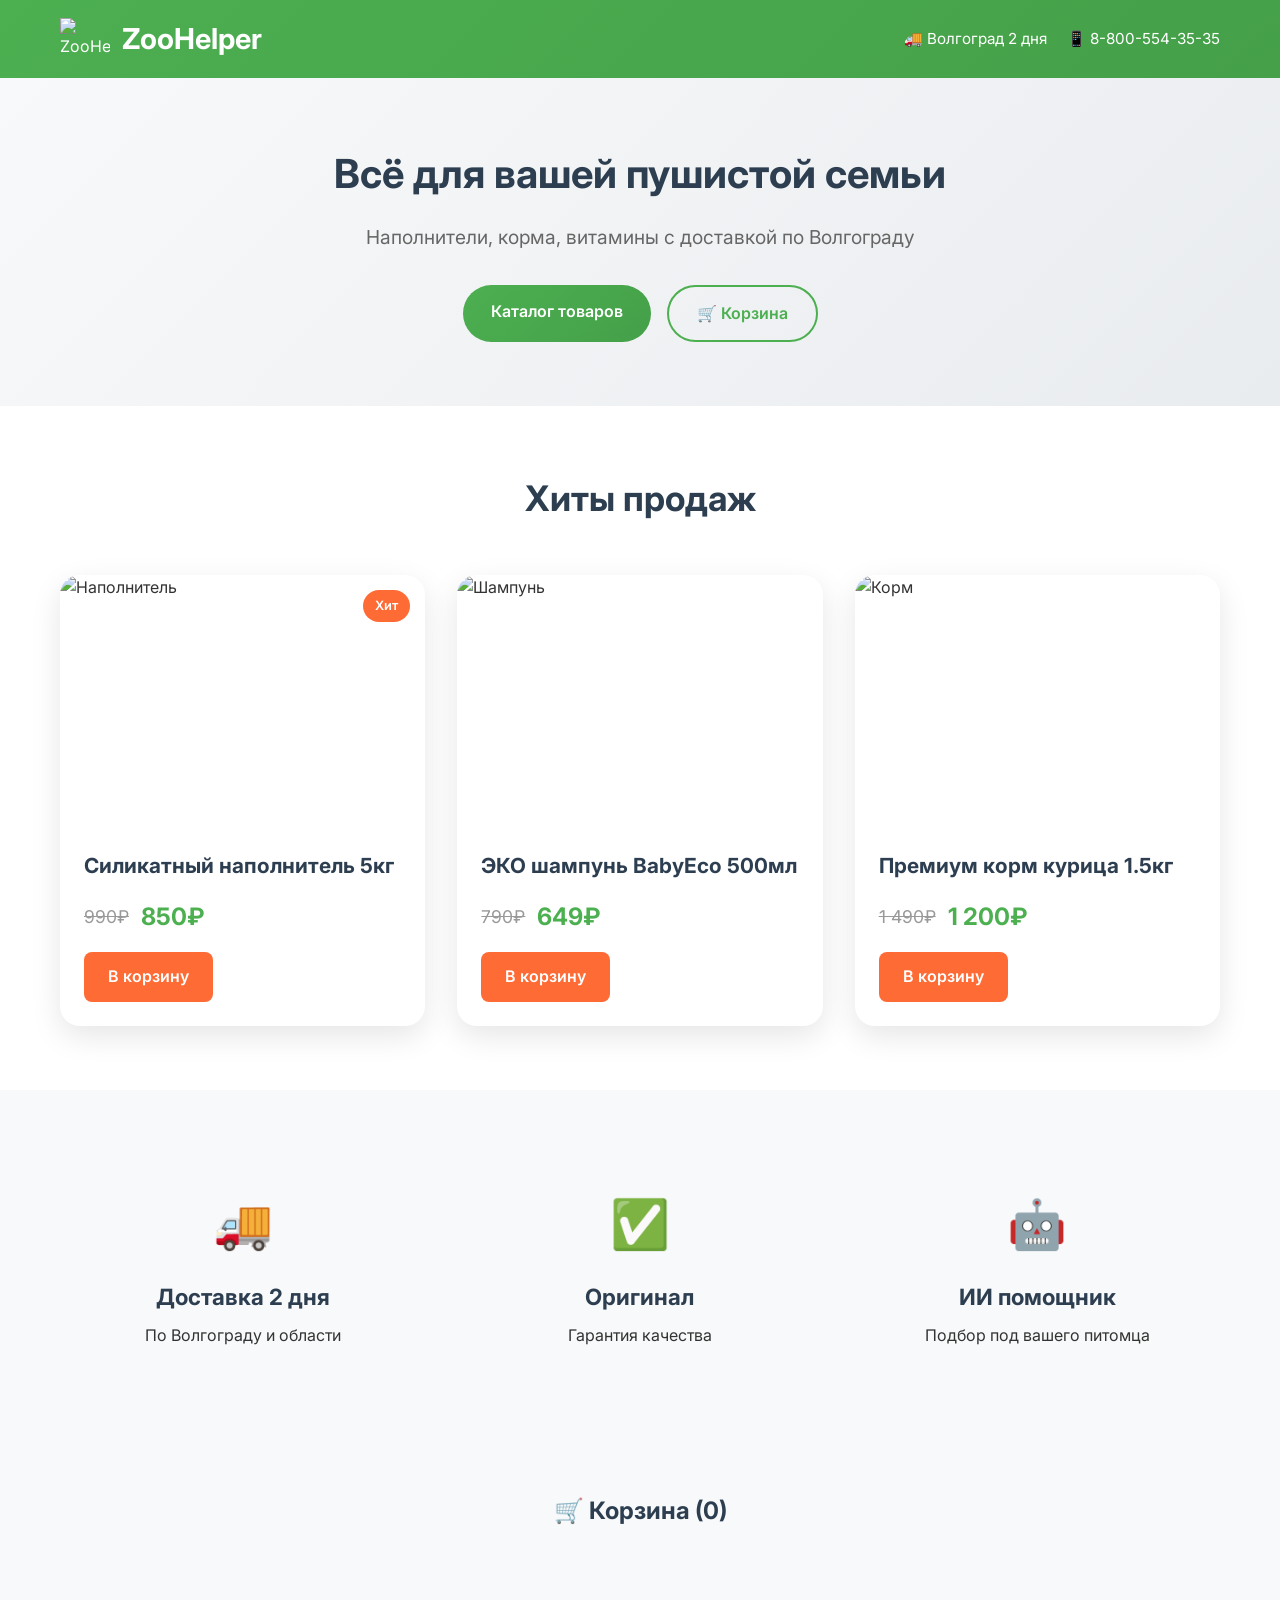
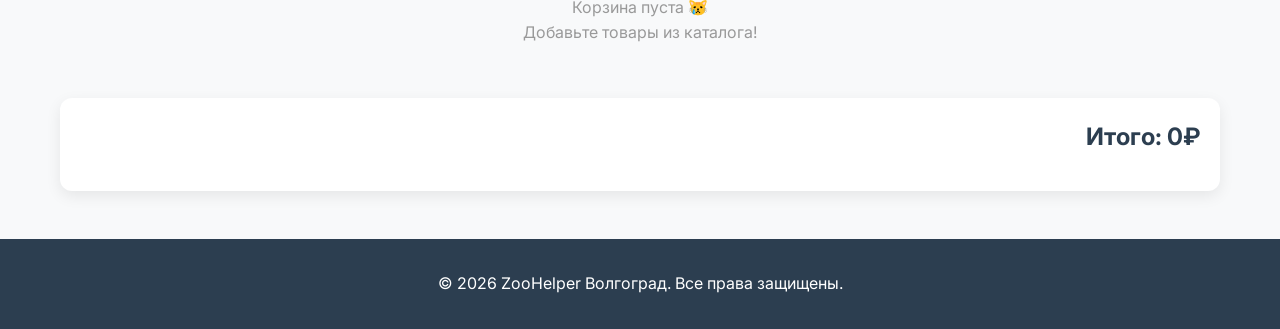
==== index.html @ aa575970 "Rename Index.html to index.html" ====
<!DOCTYPE html>
<html lang="ru">
<head>
    <meta charset="UTF-8">
    <meta name="viewport" content="width=device-width, initial-scale=1.0">
    <title>ZooHelper — товары для питомцев Волгоград</title>
    <link rel="stylesheet" href="style.css">
    <link href="https://fonts.googleapis.com/css2?family=Inter:wght@400;500;600;700&display=swap" rel="stylesheet">
</head>
<body>
    <header class="header">
        <div class="container">
            <div class="header-content">
                <div class="logo">
                    <img src="https://via.placeholder.com/50x50/4CAF50/FFFFFF?text=🐾" alt="ZooHelper" width="50">
                    <h1>ZooHelper</h1>
                </div>
                <div class="header-info">
                    <span class="delivery">🚚 Волгоград 2 дня</span>
                    <span class="phone">📱 8-800-554-35-35</span>
                </div>
            </div>
        </div>
    </header>

    <main>
        <section class="hero">
            <div class="container">
                <div class="hero-content">
                    <h2>Всё для вашей пушистой семьи</h2>
                    <p>Наполнители, корма, витамины с доставкой по Волгограду</p>
                    <div class="hero-buttons">
                        <a href="#catalog" class="btn btn-primary">Каталог товаров</a>
                        <a href="#cartSection" class="btn btn-secondary">🛒 Корзина</a>
                    </div>
                </div>
            </div>
        </section>

        <section class="catalog" id="catalog">
            <div class="container">
                <h2>Хиты продаж</h2>
                <div class="products-grid">
                    <div class="product-card">
                        <div class="product-image">
                            <img src="https://via.placeholder.com/350x250/87CEEB/FFFFFF?text=Силикатный+наполнитель+5кг" alt="Наполнитель">
                            <div class="product-badge">Хит</div>
                        </div>
                        <div class="product-info">
                            <h3>Силикатный наполнитель 5кг</h3>
                            <div class="price">
                                <span class="old-price">990₽</span>
                                <span class="new-price">850₽</span>
                            </div>
                            <a href="#" class="btn btn-buy" data-product-id="1">В корзину</a>
                        </div>
                    </div>

                    <div class="product-card">
                        <div class="product-image">
                            <img src="https://via.placeholder.com/350x250/FFB6C1/FFFFFF?text=BabyEco+шампунь+500мл" alt="Шампунь">
                        </div>
                        <div class="product-info">
                            <h3>ЭКО шампунь BabyEco 500мл</h3>
                            <div class="price">
                                <span class="old-price">790₽</span>
                                <span class="new-price">649₽</span>
                            </div>
                            <a href="#" class="btn btn-buy" data-product-id="2">В корзину</a>
                        </div>
                    </div>

                    <div class="product-card">
                        <div class="product-image">
                            <img src="https://via.placeholder.com/350x250/90EE90/FFFFFF?text=Премиум+корм+1.5кг" alt="Корм">
                        </div>
                        <div class="product-info">
                            <h3>Премиум корм курица 1.5кг</h3>
                            <div class="price">
                                <span class="old-price">1 490₽</span>
                                <span class="new-price">1 200₽</span>
                            </div>
                            <a href="#" class="btn btn-buy" data-product-id="3">В корзину</a>
                        </div>
                    </div>
                </div>
            </div>
        </section>

        <section class="features">
            <div class="container">
                <div class="features-grid">
                    <div class="feature">
                        <div class="feature-icon">🚚</div>
                        <h3>Доставка 2 дня</h3>
                        <p>По Волгограду и области</p>
                    </div>
                    <div class="feature">
                        <div class="feature-icon">✅</div>
                        <h3>Оригинал</h3>
                        <p>Гарантия качества</p>
                    </div>
                    <div class="feature">
                        <div class="feature-icon">🤖</div>
                        <h3>ИИ помощник</h3>
                        <p>Подбор под вашего питомца</p>
                    </div>
                </div>
            </div>
        </section>

        <section class="cart-section" id="cartSection">
            <div class="container">
                <h2>🛒 Корзина (<span id="cartCount">0</span>)</h2>
                <div id="cartItems"></div>
                <div class="cart-total">
                    <div class="total-price">Итого: <span id="totalPrice">0₽</span></div>
                    <button onclick="store.checkout()" class="btn btn-checkout" id="checkoutBtn" style="display:none;">
                        Оформить заказ (ЮKassa/Макс)
                    </button>
                </div>
            </div>
        </section>
    </main>

    <footer class="footer">
        <div class="container">
            <p>&copy; 2026 ZooHelper Волгоград. Все права защищены.</p>
        </div>
    </footer>

    <script src="script.js"></script>
</body>
</html>
---- style.css ----
* { margin: 0; padding: 0; box-sizing: border-box; }

body {
    font-family: 'Inter', -apple-system, BlinkMacSystemFont, sans-serif;
    line-height: 1.6;
    color: #333;
}

.container { 
    max-width: 1200px; 
    margin: 0 auto; 
    padding: 0 20px; 
}

/* Header */
.header {
    background: linear-gradient(135deg, #4CAF50 0%, #45a049 100%);
    color: white;
    padding: 1rem 0;
    box-shadow: 0 2px 10px rgba(0,0,0,0.1);
}

.header-content {
    display: flex;
    justify-content: space-between;
    align-items: center;
}

.logo {
    display: flex;
    align-items: center;
    gap: 12px;
}

.logo h1 { 
    font-size: 1.8rem; 
    font-weight: 700; 
}

.header-info { 
    display: flex; 
    gap: 20px; 
    font-size: 0.95rem; 
}

/* Hero */
.hero {
    background: linear-gradient(135deg, #f8f9fa 0%, #e9ecef 100%);
    padding: 4rem 0;
    text-align: center;
}

.hero h2 {
    font-size: 2.5rem;
    font-weight: 700;
    margin-bottom: 1rem;
    color: #2c3e50;
}

.hero p {
    font-size: 1.2rem;
    margin-bottom: 2rem;
    color: #666;
}

.hero-buttons {
    display: flex;
    gap: 1rem;
    justify-content: center;
    flex-wrap: wrap;
}

/* Buttons */
.btn {
    display: inline-block;
    padding: 14px 28px;
    text-decoration: none;
    border-radius: 50px;
    font-weight: 600;
    font-size: 1rem;
    transition: all 0.3s ease;
    text-align: center;
}

.btn-primary {
    background: linear-gradient(135deg, #4CAF50 0%, #45a049 100%);
    color: white;
}

.btn-primary:hover {
    transform: translateY(-2px);
    box-shadow: 0 10px 25px rgba(76, 175, 80, 0.4);
}

.btn-secondary {
    background: transparent;
    color: #4CAF50;
    border: 2px solid #4CAF50;
}

.btn-secondary:hover {
    background: #4CAF50;
    color: white;
}

.btn-buy, .btn-checkout {
    background: #FF6B35;
    color: white;
    border: none;
    padding: 12px 24px;
    border-radius: 8px;
    font-weight: 600;
    cursor: pointer;
    text-decoration: none;
    display: inline-block;
}

.btn-buy:hover, .btn-checkout:hover {
    background: #E55A2B;
    transform: translateY(-1px);
}

/* Catalog */
.catalog {
    padding: 4rem 0;
}

.catalog h2 {
    text-align: center;
    font-size: 2.2rem;
    margin-bottom: 3rem;
    color: #2c3e50;
}

.products-grid {
    display: grid;
    grid-template-columns: repeat(auto-fit, minmax(350px, 1fr));
    gap: 2rem;
}

.product-card {
    background: white;
    border-radius: 20px;
    overflow: hidden;
    box-shadow: 0 10px 30px rgba(0,0,0,0.1);
    transition: all 0.3s ease;
}

.product-card:hover {
    transform: translateY(-10px);
    box-shadow: 0 20px 40px rgba(0,0,0,0.15);
}

.product-image {
    position: relative;
    height: 250px;
    overflow: hidden;
}

.product-image img {
    width: 100%;
    height: 100%;
    object-fit: cover;
}

.product-badge {
    position: absolute;
    top: 15px;
    right: 15px;
    background: #FF6B35;
    color: white;
    padding: 6px 12px;
    border-radius: 20px;
    font-size: 0.8rem;
    font-weight: 600;
}

.product-info {
    padding: 1.5rem;
}

.product-info h3 {
    font-size: 1.3rem;
    margin-bottom: 1rem;
    color: #2c3e50;
}

.price {
    display: flex;
    align-items: center;
    gap: 12px;
    margin-bottom: 1rem;
}

.old-price {
    text-decoration: line-through;
    color: #999;
    font-size: 1.1rem;
}

.new-price {
    font-size: 1.5rem;
    font-weight: 700;
    color: #4CAF50;
}

/* Features */
.features {
    background: #f8f9fa;
    padding: 4rem 0;
}

.features-grid {
    display: grid;
    grid-template-columns: repeat(auto-fit, minmax(250px, 1fr));
    gap: 2rem;
    text-align: center;
}

.feature {
    padding: 2rem;
}

.feature-icon {
    font-size: 3rem;
    margin-bottom: 1rem;
}

.feature h3 {
    font-size: 1.4rem;
    margin-bottom: 0.5rem;
    color: #2c3e50;
}

/* Cart */
.cart-section {
    background: #f8f9fa;
    padding: 3rem 0;
}

.cart-section h2 {
    text-align: center;
    margin-bottom: 2rem;
    color: #2c3e50;
}

.cart-item {
    display: flex;
    align-items: center;
    gap: 15px;
    padding: 20px;
    border: 1px solid #eee;
    border-radius: 12px;
    margin-bottom: 15px;
    background: white;
}

.cart-item img { 
    border-radius: 8px; 
}

.cart-item-info h4 {
    margin: 0 0 5px 0;
    font-size: 1rem;
}

.cart-price {
    font-weight: 600;
    color: #4CAF50;
    font-size: 1.1rem;
}

.cart-quantity {
    display: flex;
    align-items: center;
    gap: 10px;
    margin-left: auto;
}

.cart-quantity button {
    width: 32px;
    height: 32px;
    border: 1px solid #ddd;
    background: white;
    border-radius: 6px;
    cursor: pointer;
    font-weight: 600;
}

.remove-btn {
    background: #ff4444;
    color: white;
    border: none;
    width: 32px;
    height: 32px;
    border-radius: 6px;
    cursor: pointer;
    font-size: 18px;
}

.cart-total {
    background: white;
    padding: 20px;
    border-radius: 12px;
    text-align: right;
    margin-top: 20px;
    box-shadow: 0 5px 15px rgba(0,0,0,0.08);
}

.total-price {
    font-size: 1.5rem;
    font-weight: 700;
    color: #2c3e50;
    margin-bottom: 15px;
}

/* Notifications */
.notification {
    position: fixed;
    top: 20px;
    right: 20px;
    background: #4CAF50;
    color: white;
    padding: 15px 25px;
    border-radius: 8px;
    box-shadow: 0 10px 30px rgba(0,0,0,0.2);
    transform: translateX(400px);
    z-index: 1000;
    font-weight: 500;
}

.notification.show {
    transform: translateX(0);
}

/* Footer */
.footer {
    background: #2c3e50;
    color: white;
    padding: 2rem 0;
    text-align: center;
}

/* Responsive */
@media (max-width: 768px) {
    .header-content {
        flex-direction: column;
        gap: 1rem;
        text-align: center;
    }
    
    .hero h2 { font-size: 2rem; }
    
    .hero-buttons {
        flex-direction: column;
        align-items: center;
    }
    
    .products-grid {
        grid-template-columns: 1fr;
    }
    
    .cart-item {
        flex-direction: column;
        text-align: center;
    }
    
    .cart-quantity {
        justify-content: center;
        margin-top: 10px;
    }
    
    .cart-total { text-align: center; }
}
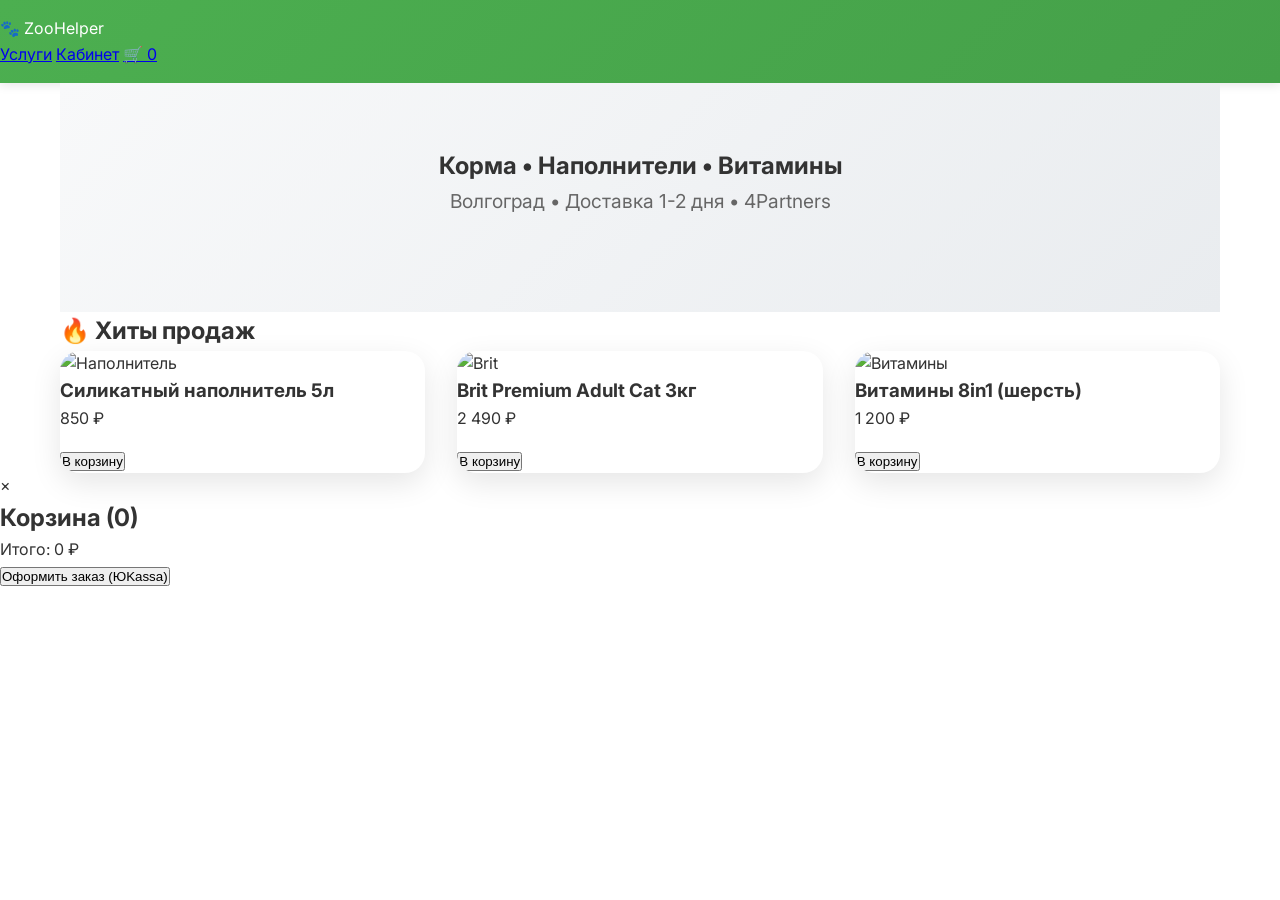
==== commit 1de35a2d: "Update index.html" ====
--- a/index.html
+++ b/index.html
@@ -3,131 +3,69 @@
 <head>
     <meta charset="UTF-8">
     <meta name="viewport" content="width=device-width, initial-scale=1.0">
-    <title>ZooHelper — товары для питомцев Волгоград</title>
+    <title>ZooHelper Волгоград — Корма и Наполнители</title>
     <link rel="stylesheet" href="style.css">
     <link href="https://fonts.googleapis.com/css2?family=Inter:wght@400;500;600;700&display=swap" rel="stylesheet">
 </head>
 <body>
+    <!-- Шапка -->
     <header class="header">
-        <div class="container">
-            <div class="header-content">
-                <div class="logo">
-                    <img src="https://via.placeholder.com/50x50/4CAF50/FFFFFF?text=🐾" alt="ZooHelper" width="50">
-                    <h1>ZooHelper</h1>
-                </div>
-                <div class="header-info">
-                    <span class="delivery">🚚 Волгоград 2 дня</span>
-                    <span class="phone">📱 8-800-554-35-35</span>
-                </div>
+        <nav class="nav">
+            <div class="logo">🐾  ZooHelper</div>
+            <div class="nav-links">
+                <a href="#services">Услуги</a>
+                <a href="#kabinet">Кабинет</a>
+                <a href="#" id="cart-btn">🛒  <span id="cart-count">0</span></a>
             </div>
-        </div>
+        </nav>
     </header>
 
-    <main>
+    <!-- Главный блок -->
+    <main class="container">
         <section class="hero">
-            <div class="container">
-                <div class="hero-content">
-                    <h2>Всё для вашей пушистой семьи</h2>
-                    <p>Наполнители, корма, витамины с доставкой по Волгограду</p>
-                    <div class="hero-buttons">
-                        <a href="#catalog" class="btn btn-primary">Каталог товаров</a>
-                        <a href="#cartSection" class="btn btn-secondary">🛒 Корзина</a>
-                    </div>
-                </div>
-            </div>
+            <h1>Корма • Наполнители • Витамины</h1>
+            <p>Волгоград • Доставка 1-2 дня • 4Partners</p>
         </section>
 
-        <section class="catalog" id="catalog">
-            <div class="container">
-                <h2>Хиты продаж</h2>
-                <div class="products-grid">
-                    <div class="product-card">
-                        <div class="product-image">
-                            <img src="https://via.placeholder.com/350x250/87CEEB/FFFFFF?text=Силикатный+наполнитель+5кг" alt="Наполнитель">
-                            <div class="product-badge">Хит</div>
-                        </div>
-                        <div class="product-info">
-                            <h3>Силикатный наполнитель 5кг</h3>
-                            <div class="price">
-                                <span class="old-price">990₽</span>
-                                <span class="new-price">850₽</span>
-                            </div>
-                            <a href="#" class="btn btn-buy" data-product-id="1">В корзину</a>
-                        </div>
-                    </div>
-
-                    <div class="product-card">
-                        <div class="product-image">
-                            <img src="https://via.placeholder.com/350x250/FFB6C1/FFFFFF?text=BabyEco+шампунь+500мл" alt="Шампунь">
-                        </div>
-                        <div class="product-info">
-                            <h3>ЭКО шампунь BabyEco 500мл</h3>
-                            <div class="price">
-                                <span class="old-price">790₽</span>
-                                <span class="new-price">649₽</span>
-                            </div>
-                            <a href="#" class="btn btn-buy" data-product-id="2">В корзину</a>
-                        </div>
-                    </div>
-
-                    <div class="product-card">
-                        <div class="product-image">
-                            <img src="https://via.placeholder.com/350x250/90EE90/FFFFFF?text=Премиум+корм+1.5кг" alt="Корм">
-                        </div>
-                        <div class="product-info">
-                            <h3>Премиум корм курица 1.5кг</h3>
-                            <div class="price">
-                                <span class="old-price">1 490₽</span>
-                                <span class="new-price">1 200₽</span>
-                            </div>
-                            <a href="#" class="btn btn-buy" data-product-id="3">В корзину</a>
-                        </div>
-                    </div>
+        <!-- Товары -->
+        <section class="products" id="products">
+            <h2>🔥  Хиты продаж</h2>
+            <div class="products-grid">
+                <div class="product-card" data-id="1" data-name="Силикатный наполнитель 5л" data-price="850">
+                    <img src="https://via.placeholder.com/300x200/87CEEB/FFFFFF?text=Силикатный+наполнитель" alt="Наполнитель">
+                    <h3>Силикатный наполнитель 5л</h3>
+                    <div class="price">850 ₽</div>
+                    <button class="buy-btn">В корзину</button>
                 </div>
-            </div>
-        </section>
-
-        <section class="features">
-            <div class="container">
-                <div class="features-grid">
-                    <div class="feature">
-                        <div class="feature-icon">🚚</div>
-                        <h3>Доставка 2 дня</h3>
-                        <p>По Волгограду и области</p>
-                    </div>
-                    <div class="feature">
-                        <div class="feature-icon">✅</div>
-                        <h3>Оригинал</h3>
-                        <p>Гарантия качества</p>
-                    </div>
-                    <div class="feature">
-                        <div class="feature-icon">🤖</div>
-                        <h3>ИИ помощник</h3>
-                        <p>Подбор под вашего питомца</p>
-                    </div>
+                <div class="product-card" data-id="2" data-name="Brit Premium Cat 3кг" data-price="2490">
+                    <img src="https://via.placeholder.com/300x200/4CAF50/FFFFFF?text=Brit+Premium+Cat" alt="Brit">
+                    <h3>Brit Premium Adult Cat 3кг</h3>
+                    <div class="price">2 490 ₽</div>
+                    <button class="buy-btn">В корзину</button>
                 </div>
-            </div>
-        </section>
-
-        <section class="cart-section" id="cartSection">
-            <div class="container">
-                <h2>🛒 Корзина (<span id="cartCount">0</span>)</h2>
-                <div id="cartItems"></div>
-                <div class="cart-total">
-                    <div class="total-price">Итого: <span id="totalPrice">0₽</span></div>
-                    <button onclick="store.checkout()" class="btn btn-checkout" id="checkoutBtn" style="display:none;">
-                        Оформить заказ (ЮKassa/Макс)
-                    </button>
+                <div class="product-card" data-id="3" data-name="Витамины 8in1 паста" data-price="1200">
+                    <img src="https://via.placeholder.com/300x200/FF6B35/FFFFFF?text=Витамины+8in1" alt="Витамины">
+                    <h3>Витамины 8in1 (шерсть)</h3>
+                    <div class="price">1 200 ₽</div>
+                    <button class="buy-btn">В корзину</button>
                 </div>
             </div>
         </section>
     </main>
 
-    <footer class="footer">
-        <div class="container">
-            <p>&copy; 2026 ZooHelper Волгоград. Все права защищены.</p>
+    <!-- Корзина (модальное окно) -->
+    <div id="cart-modal" class="modal">
+        <div class="modal-content">
+            <span class="close">&times;</span>
+            <h2>Корзина (<span id="modal-count">0</span>)</h2>
+            <div id="cart-items"></div>
+            <div class="total">Итого: <span id="total-price">0</span> ₽</div>
+            <button id="checkout" class="checkout-btn">Оформить заказ (ЮKassa)</button>
         </div>
-    </footer>
+    </div>
+
+    <!-- Уведомление -->
+    <div id="toast" class="toast"></div>
 
     <script src="script.js"></script>
 </body>
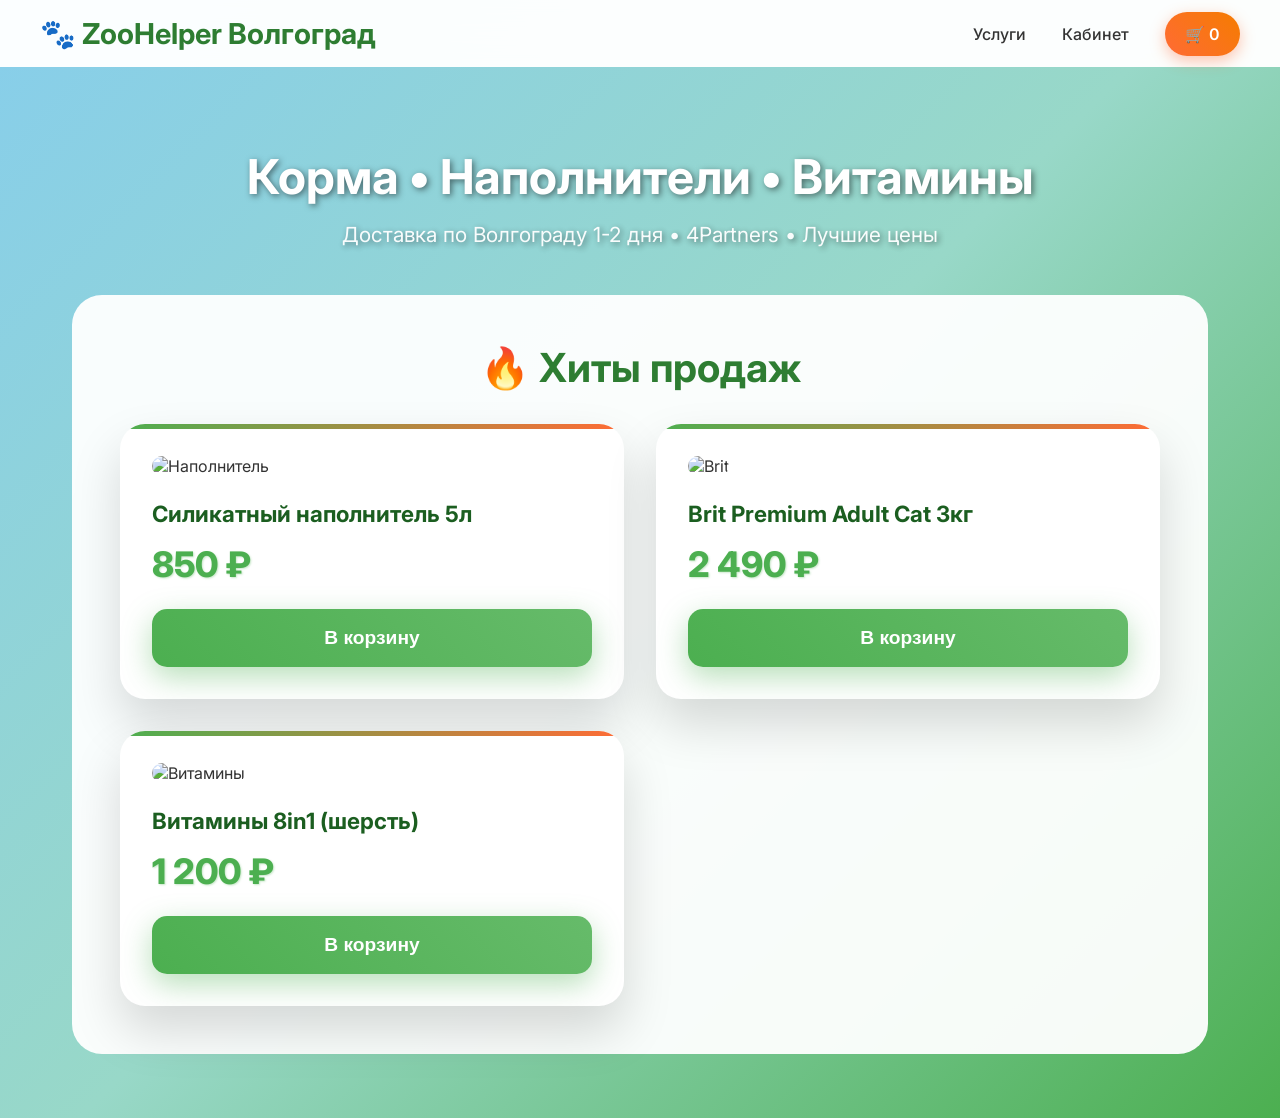
==== commit 16075d39: "Update index.html" ====
--- a/index.html
+++ b/index.html
@@ -4,14 +4,115 @@
     <meta charset="UTF-8">
     <meta name="viewport" content="width=device-width, initial-scale=1.0">
     <title>ZooHelper Волгоград — Корма и Наполнители</title>
-    <link rel="stylesheet" href="style.css">
     <link href="https://fonts.googleapis.com/css2?family=Inter:wght@400;500;600;700&display=swap" rel="stylesheet">
+    <style>
+        * { margin: 0; padding: 0; box-sizing: border-box; }
+        body { 
+            font-family: 'Inter', sans-serif; 
+            background: linear-gradient(135deg, #87CEEB 0%, #98D8C8 50%, #4CAF50 100%);
+            min-height: 100vh; color: #333;
+        }
+        .header { 
+            background: rgba(255,255,255,0.97); 
+            backdrop-filter: blur(20px); 
+            padding: 1rem 2rem; 
+            position: sticky; top: 0; z-index: 100;
+        }
+        .nav { 
+            max-width: 1200px; margin: 0 auto; 
+            display: flex; justify-content: space-between; align-items: center; 
+        }
+        .logo { font-size: 1.8rem; font-weight: 700; color: #2E7D32; }
+        .nav-links a { 
+            margin-left: 2rem; text-decoration: none; color: #333; 
+            font-weight: 500; transition: color 0.3s; 
+        }
+        .nav-links a:hover { color: #4CAF50; }
+        #cart-btn { 
+            background: linear-gradient(45deg, #FF6B35, #F57C00); 
+            color: white; padding: 12px 20px; border-radius: 30px; 
+            text-decoration: none; font-weight: 600; box-shadow: 0 5px 15px rgba(255,107,53,0.4);
+        }
+        .container { max-width: 1200px; margin: 0 auto; padding: 2rem; }
+        .hero { 
+            text-align: center; color: white; margin: 3rem 0; 
+            text-shadow: 2px 2px 6px rgba(0,0,0,0.5);
+        }
+        .hero h1 { font-size: 3rem; margin-bottom: 1rem; }
+        .hero p { font-size: 1.3rem; opacity: 0.95; }
+        .products { background: rgba(255,255,255,0.95); padding: 3rem; border-radius: 30px; margin: 2rem 0; }
+        .products h2 { text-align: center; color: #2E7D32; font-size: 2.5rem; margin-bottom: 2rem; }
+        .products-grid { 
+            display: grid; grid-template-columns: repeat(auto-fit, minmax(340px, 1fr)); gap: 2rem; 
+        }
+        .product-card { 
+            background: white; border-radius: 25px; padding: 2rem; 
+            box-shadow: 0 25px 50px rgba(0,0,0,0.15); 
+            transition: all 0.4s; overflow: hidden; position: relative;
+        }
+        .product-card::before { 
+            content: ''; position: absolute; top: 0; left: 0; right: 0; height: 5px; 
+            background: linear-gradient(90deg, #4CAF50, #FF6B35); 
+        }
+        .product-card:hover { 
+            transform: translateY(-15px) scale(1.02); 
+            box-shadow: 0 40px 80px rgba(0,0,0,0.25);
+        }
+        .product-card img { 
+            width: 100%; height: 220px; object-fit: cover; border-radius: 20px; margin-bottom: 1.5rem; 
+        }
+        .product-card h3 { color: #1B5E20; margin-bottom: 1rem; font-size: 1.4rem; }
+        .price { 
+            font-size: 2.2rem; font-weight: 800; color: #4CAF50; 
+            text-shadow: 1px 1px 2px rgba(76,175,80,0.3); margin-bottom: 1.5rem;
+        }
+        .buy-btn { 
+            width: 100%; padding: 18px; background: linear-gradient(45deg, #4CAF50, #66BB6A); 
+            color: white; border: none; border-radius: 15px; font-size: 1.2rem; font-weight: 700; 
+            cursor: pointer; transition: all 0.3s; box-shadow: 0 10px 30px rgba(76,175,80,0.4);
+        }
+        .buy-btn:hover { 
+            transform: scale(1.05); background: linear-gradient(45deg, #45a049, #4CAF50); 
+            box-shadow: 0 15px 40px rgba(76,175,80,0.6);
+        }
+        .modal { 
+            display: none; position: fixed; top: 0; left: 0; width: 100%; height: 100%; 
+            background: rgba(0,0,0,0.8); z-index: 2000; backdrop-filter: blur(10px);
+            align-items: center; justify-content: center;
+        }
+        .modal.active { display: flex; }
+        .modal-content {
+background: linear-gradient(135deg, #ffffff 0%, #f8f9ff 100%); 
+            max-width: 550px; width: 90%; max-height: 85vh; border-radius: 30px; 
+            padding: 2.5rem; position: relative; animation: modalSlide 0.4s ease;
+            box-shadow: 0 50px 100px rgba(0,0,0,0.4);
+        }
+        @keyframes modalSlide { from { transform: scale(0.7) translateY(50px); opacity: 0; } to { transform: scale(1) translateY(0); opacity: 1; } }
+        .close { position: absolute; top: 1.5rem; right: 2rem; font-size: 2.5rem; cursor: pointer; color: #999; font-weight: 300; }
+        .total { font-size: 2rem; font-weight: 800; color: #4CAF50; margin: 2rem 0; text-align: center; }
+        .checkout-btn { 
+            width: 100%; padding: 20px; background: linear-gradient(45deg, #2196F3, #21CBF3); 
+            color: white; border: none; border-radius: 15px; font-size: 1.3rem; font-weight: 700; cursor: pointer;
+            box-shadow: 0 15px 40px rgba(33,150,243,0.4);
+        }
+        .toast { 
+            position: fixed; top: 30px; right: -450px; background: linear-gradient(45deg, #4CAF50, #66BB6A); 
+            color: white; padding: 1.5rem 2.5rem; border-radius: 20px; font-weight: 600; font-size: 1.1rem;
+            box-shadow: 0 20px 50px rgba(76,175,80,0.5); z-index: 3000; transition: right 0.4s cubic-bezier(0.68, -0.55, 0.265, 1.55);
+        }
+        .toast.show { right: 30px; }
+        @media (max-width: 768px) { 
+            .hero h1 { font-size: 2.2rem; } 
+            .products-grid { grid-template-columns: 1fr; } 
+            .nav-links { flex-direction: column; gap: 1rem; margin-top: 1rem; }
+        }
+    </style>
 </head>
 <body>
-    <!-- Шапка -->
+    <!-- [ВСЁ ОСТАЛЬНОЕ ОСТАЁТСЯ ТАКИМ ЖЕ — вставь содержимое из предыдущего index.html] -->
     <header class="header">
         <nav class="nav">
-            <div class="logo">🐾  ZooHelper</div>
+            <div class="logo">🐾  ZooHelper Волгоград</div>
             <div class="nav-links">
                 <a href="#services">Услуги</a>
                 <a href="#kabinet">Кабинет</a>
@@ -19,26 +120,24 @@
             </div>
         </nav>
     </header>
-
-    <!-- Главный блок -->
+    
     <main class="container">
         <section class="hero">
             <h1>Корма • Наполнители • Витамины</h1>
-            <p>Волгоград • Доставка 1-2 дня • 4Partners</p>
+            <p>Доставка по Волгограду 1-2 дня • 4Partners • Лучшие цены</p>
         </section>
-
-        <!-- Товары -->
-        <section class="products" id="products">
+        
+        <section class="products">
             <h2>🔥  Хиты продаж</h2>
             <div class="products-grid">
                 <div class="product-card" data-id="1" data-name="Силикатный наполнитель 5л" data-price="850">
-                    <img src="https://via.placeholder.com/300x200/87CEEB/FFFFFF?text=Силикатный+наполнитель" alt="Наполнитель">
+                    <img src="https://via.placeholder.com/300x200/87CEEB/FFFFFF?text=Силикатный+5л" alt="Наполнитель">
                     <h3>Силикатный наполнитель 5л</h3>
                     <div class="price">850 ₽</div>
                     <button class="buy-btn">В корзину</button>
                 </div>
                 <div class="product-card" data-id="2" data-name="Brit Premium Cat 3кг" data-price="2490">
-                    <img src="https://via.placeholder.com/300x200/4CAF50/FFFFFF?text=Brit+Premium+Cat" alt="Brit">
+                    <img src="https://via.placeholder.com/300x200/4CAF50/FFFFFF?text=Brit+Premium" alt="Brit">
                     <h3>Brit Premium Adult Cat 3кг</h3>
                     <div class="price">2 490 ₽</div>
                     <button class="buy-btn">В корзину</button>
@@ -53,18 +152,16 @@
         </section>
     </main>
 
-    <!-- Корзина (модальное окно) -->
+    <!-- Корзина и тост остаются как в прошлом блоке -->
     <div id="cart-modal" class="modal">
         <div class="modal-content">
             <span class="close">&times;</span>
             <h2>Корзина (<span id="modal-count">0</span>)</h2>
-            <div id="cart-items"></div>
+<div id="cart-items"></div>
             <div class="total">Итого: <span id="total-price">0</span> ₽</div>
             <button id="checkout" class="checkout-btn">Оформить заказ (ЮKassa)</button>
         </div>
     </div>
-
-    <!-- Уведомление -->
     <div id="toast" class="toast"></div>
 
     <script src="script.js"></script>
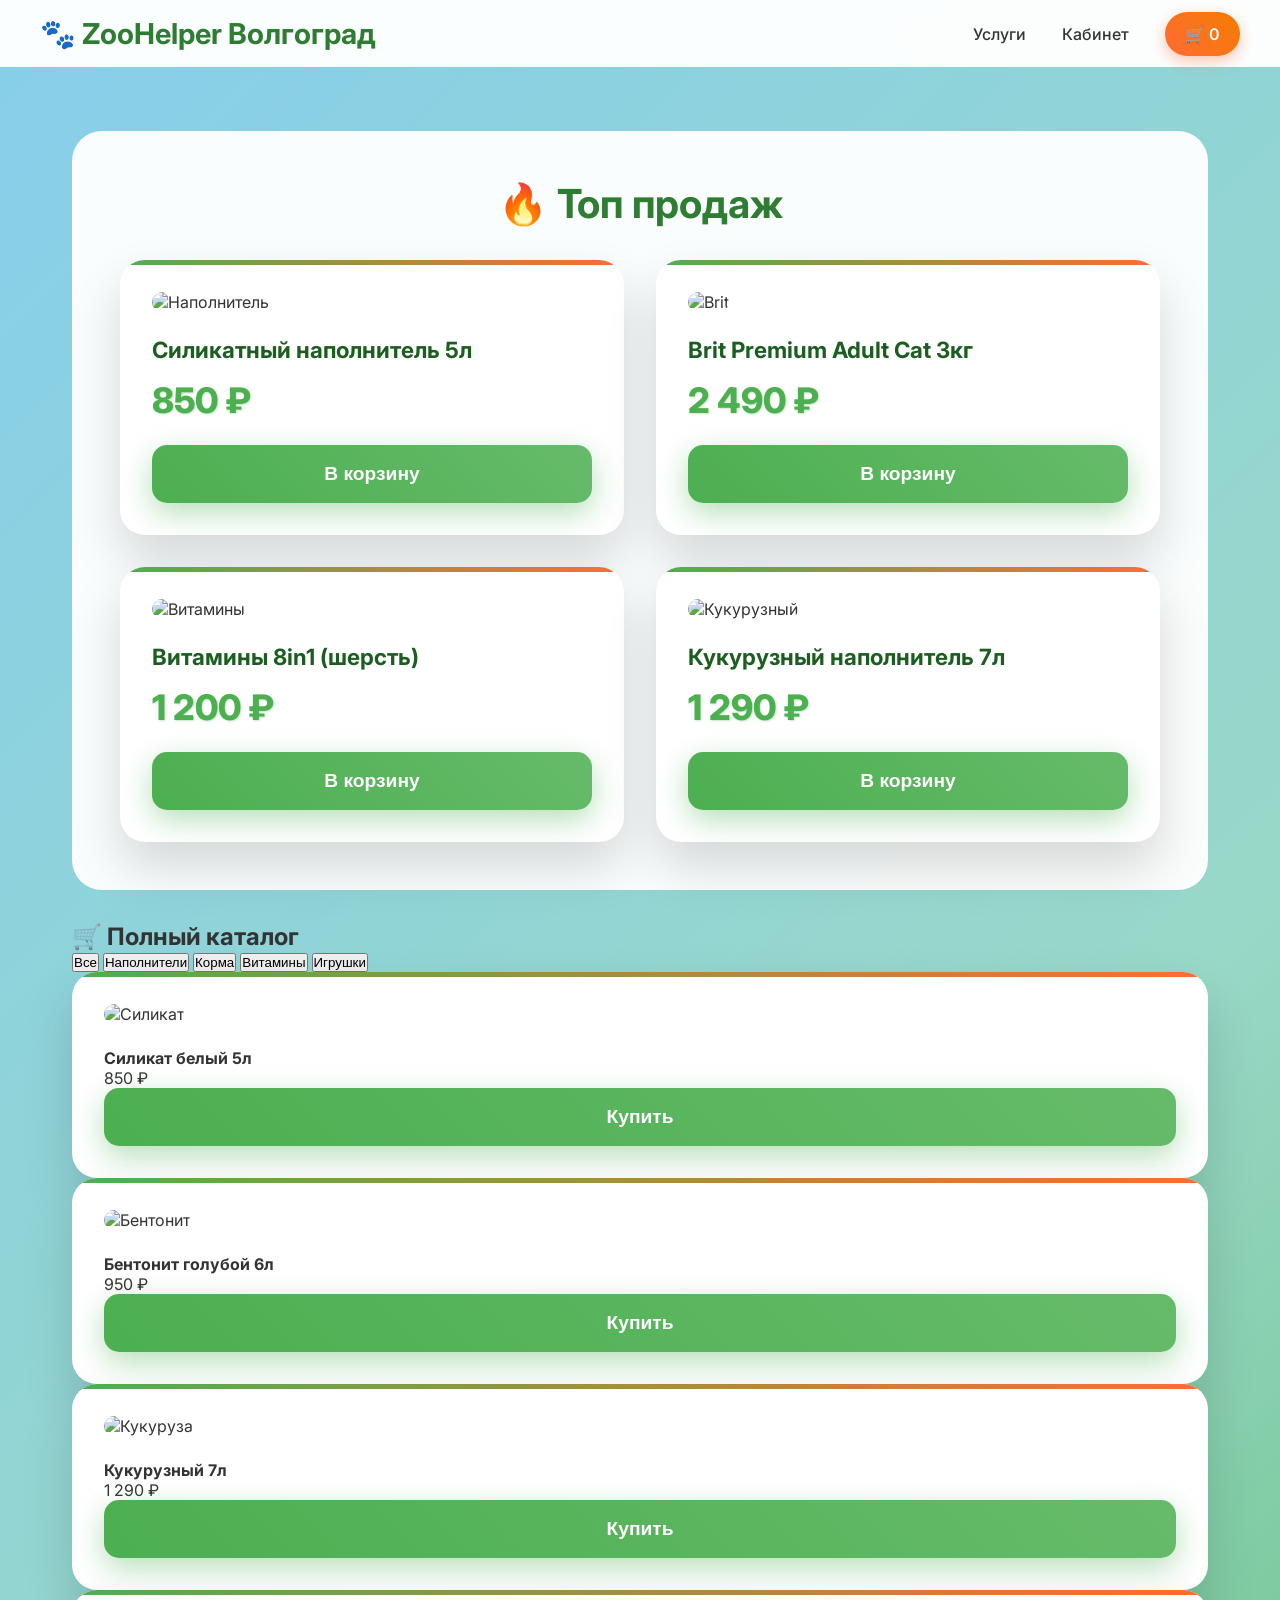
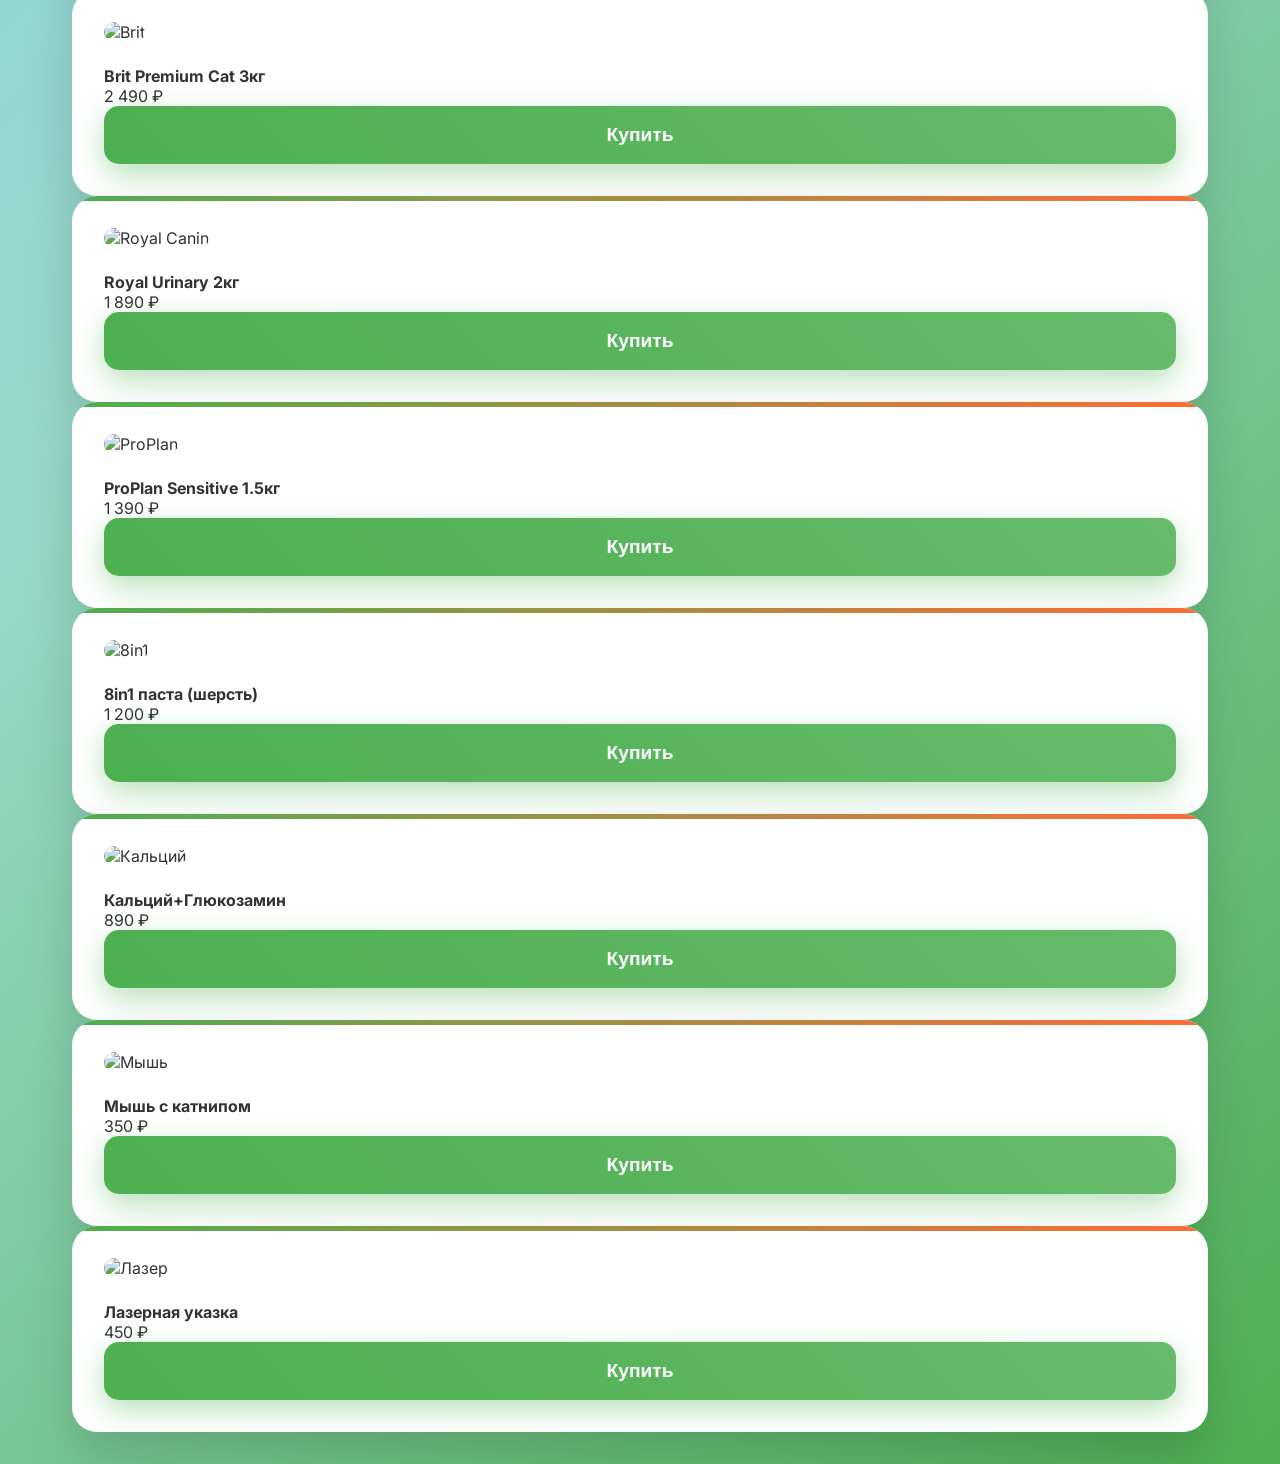
==== commit 2204c7d7: "Update index.html" ====
--- a/index.html
+++ b/index.html
@@ -122,41 +122,129 @@
     </header>
     
     <main class="container">
-        <section class="hero">
-            <h1>Корма • Наполнители • Витамины</h1>
-            <p>Доставка по Волгограду 1-2 дня • 4Partners • Лучшие цены</p>
-        </section>
+    <!-- ХИТЫ ПРОДАЖ (компактно, 4 товара) -->
+    <section class="products">
+        <h2>🔥  Топ продаж</h2>
+        <div class="products-grid">
+            <div class="product-card" data-id="1" data-name="Силикатный наполнитель 5л" data-price="850">
+                <img src="https://via.placeholder.com/280x180/87CEEB/FFFFFF?text=Силикатный" alt="Наполнитель">
+                <h3>Силикатный наполнитель 5л</h3>
+                <div class="price">850 ₽</div>
+                <button class="buy-btn">В корзину</button>
+            </div>
+            <div class="product-card" data-id="2" data-name="Brit Premium Cat 3кг" data-price="2490">
+                <img src="https://via.placeholder.com/280x180/4CAF50/FFFFFF?text=Brit+Premium" alt="Brit">
+                <h3>Brit Premium Adult Cat 3кг</h3>
+                <div class="price">2 490 ₽</div>
+                <button class="buy-btn">В корзину</button>
+            </div>
+            <div class="product-card" data-id="3" data-name="Витамины 8in1 паста" data-price="1200">
+                <img src="https://via.placeholder.com/280x180/FF6B35/FFFFFF?text=Витамины+8in1" alt="Витамины">
+                <h3>Витамины 8in1 (шерсть)</h3>
+                <div class="price">1 200 ₽</div>
+                <button class="buy-btn">В корзину</button>
+            </div>
+            <div class="product-card" data-id="4" data-name="Наполнитель кукурузный 7л" data-price="1290">
+                <img src="https://via.placeholder.com/280x180/8BC34A/FFFFFF?text=Кукурузный" alt="Кукурузный">
+                <h3>Кукурузный наполнитель 7л</h3>
+                <div class="price">1 290 ₽</div>
+                <button class="buy-btn">В корзину</button>
+            </div>
+        </div>
+    </section>
+
+    <!-- 📂  КАТАЛОГ ПО ГРУППАМ -->
+    <section class="catalog">
+        <h2>🛒  Полный каталог</h2>
         
-        <section class="products">
-            <h2>🔥  Хиты продаж</h2>
-            <div class="products-grid">
-                <div class="product-card" data-id="1" data-name="Силикатный наполнитель 5л" data-price="850">
-                    <img src="https://via.placeholder.com/300x200/87CEEB/FFFFFF?text=Силикатный+5л" alt="Наполнитель">
-                    <h3>Силикатный наполнитель 5л</h3>
-                    <div class="price">850 ₽</div>
-                    <button class="buy-btn">В корзину</button>
-                </div>
-                <div class="product-card" data-id="2" data-name="Brit Premium Cat 3кг" data-price="2490">
-                    <img src="https://via.placeholder.com/300x200/4CAF50/FFFFFF?text=Brit+Premium" alt="Brit">
-                    <h3>Brit Premium Adult Cat 3кг</h3>
-                    <div class="price">2 490 ₽</div>
-                    <button class="buy-btn">В корзину</button>
-                </div>
-                <div class="product-card" data-id="3" data-name="Витамины 8in1 паста" data-price="1200">
-                    <img src="https://via.placeholder.com/300x200/FF6B35/FFFFFF?text=Витамины+8in1" alt="Витамины">
-                    <h3>Витамины 8in1 (шерсть)</h3>
-                    <div class="price">1 200 ₽</div>
-                    <button class="buy-btn">В корзину</button>
-                </div>
-            </div>
-        </section>
-    </main>
+        <!-- Кнопки категорий -->
+        <div class="category-tabs">
+            <button class="tab-btn active" data-category="all">Все</button>
+            <button class="tab-btn" data-category="filler">Наполнители</button>
+            <button class="tab-btn" data-category="food">Корма</button>
+            <button class="tab-btn" data-category="vitamins">Витамины</button>
+            <button class="tab-btn" data-category="toys">Игрушки</button>
+        </div>
+
+        <!-- Товары по категориям (12 товаров) -->
+        <div class="catalog-grid" id="catalog-grid">
+            <!-- Наполнители -->
+            <div class="product-card small" data-category="filler" data-id="f1" data-name="Силикат белый 5л" data-price="850">
+                <img src="https://via.placeholder.com/250x150/87CEEB/FFFFFF?text=Силикат" alt="Силикат">
+                <h4>Силикат белый 5л</h4>
+                <div class="price-small">850 ₽</div>
+                <button class="buy-btn small">Купить</button>
+            </div>
+            <div class="product-card small" data-category="filler" data-id="f2" data-name="Бентонит голубой 6л" data-price="950">
+                <img src="https://via.placeholder.com/250x150/2196F3/FFFFFF?text=Бентонит" alt="Бентонит">
+                <h4>Бентонит голубой 6л</h4>
+                <div class="price-small">950 ₽</div>
+                <button class="buy-btn small">Купить</button>
+            </div>
+            <div class="product-card small" data-category="filler" data-id="f3" data-name="Кукурузный 7л" data-price="1290">
+                <img src="https://via.placeholder.com/250x150/8BC34A/FFFFFF?text=Кукурузный" alt="Кукуруза">
+                <h4>Кукурузный 7л</h4>
+                <div class="price-small">1 290 ₽</div>
+                <button class="buy-btn small">Купить</button>
+            </div>
+
+            <!-- Корма -->
+            <div class="product-card small" data-category="food" data-id="c1" data-name="Brit Premium Cat 3кг" data-price="2490">
+                <img src="https://via.placeholder.com/250x150/4CAF50/FFFFFF?text=Brit+Cat" alt="Brit">
+<h4>Brit Premium Cat 3кг</h4>
+                <div class="price-small">2 490 ₽</div>
+                <button class="buy-btn small">Купить</button>
+            </div>
+            <div class="product-card small" data-category="food" data-id="c2" data-name="Royal Canin Urinary 2кг" data-price="1890">
+                <img src="https://via.placeholder.com/250x150/FF5722/FFFFFF?text=Royal+Canin" alt="Royal Canin">
+                <h4>Royal Urinary 2кг</h4>
+                <div class="price-small">1 890 ₽</div>
+                <button class="buy-btn small">Купить</button>
+            </div>
+            <div class="product-card small" data-category="food" data-id="c3" data-name="ProPlan Sensitive 1.5кг" data-price="1390">
+                <img src="https://via.placeholder.com/250x150/9C27B0/FFFFFF?text=ProPlan" alt="ProPlan">
+                <h4>ProPlan Sensitive 1.5кг</h4>
+                <div class="price-small">1 390 ₽</div>
+                <button class="buy-btn small">Купить</button>
+            </div>
+
+            <!-- Витамины -->
+            <div class="product-card small" data-category="vitamins" data-id="v1" data-name="8in1 паста шерсть" data-price="1200">
+                <img src="https://via.placeholder.com/250x150/FF6B35/FFFFFF?text=8in1+паста" alt="8in1">
+                <h4>8in1 паста (шерсть)</h4>
+                <div class="price-small">1 200 ₽</div>
+                <button class="buy-btn small">Купить</button>
+            </div>
+            <div class="product-card small" data-category="vitamins" data-id="v2" data-name="Кальций+Глюкозамин" data-price="890">
+                <img src="https://via.placeholder.com/250x150/FFC107/FFFFFF?text=Кальций" alt="Кальций">
+                <h4>Кальций+Глюкозамин</h4>
+                <div class="price-small">890 ₽</div>
+                <button class="buy-btn small">Купить</button>
+            </div>
+
+            <!-- Игрушки -->
+            <div class="product-card small" data-category="toys" data-id="t1" data-name="Мышь с катнипом" data-price="350">
+                <img src="https://via.placeholder.com/250x150/E91E63/FFFFFF?text=Мышь" alt="Мышь">
+                <h4>Мышь с катнипом</h4>
+                <div class="price-small">350 ₽</div>
+                <button class="buy-btn small">Купить</button>
+            </div>
+            <div class="product-card small" data-category="toys" data-id="t2" data-name="Лазерная указка" data-price="450">
+                <img src="https://via.placeholder.com/250x150/F44336/FFFFFF?text=Лазер" alt="Лазер">
+                <h4>Лазерная указка</h4>
+                <div class="price-small">450 ₽</div>
+                <button class="buy-btn small">Купить</button>
+            </div>
+        </div>
+    </section>
+</main>
 
     <!-- Корзина и тост остаются как в прошлом блоке -->
     <div id="cart-modal" class="modal">
         <div class="modal-content">
             <span class="close">&times;</span>
             <h2>Корзина (<span id="modal-count">0</span>)</h2>
+
 <div id="cart-items"></div>
             <div class="total">Итого: <span id="total-price">0</span> ₽</div>
             <button id="checkout" class="checkout-btn">Оформить заказ (ЮKassa)</button>
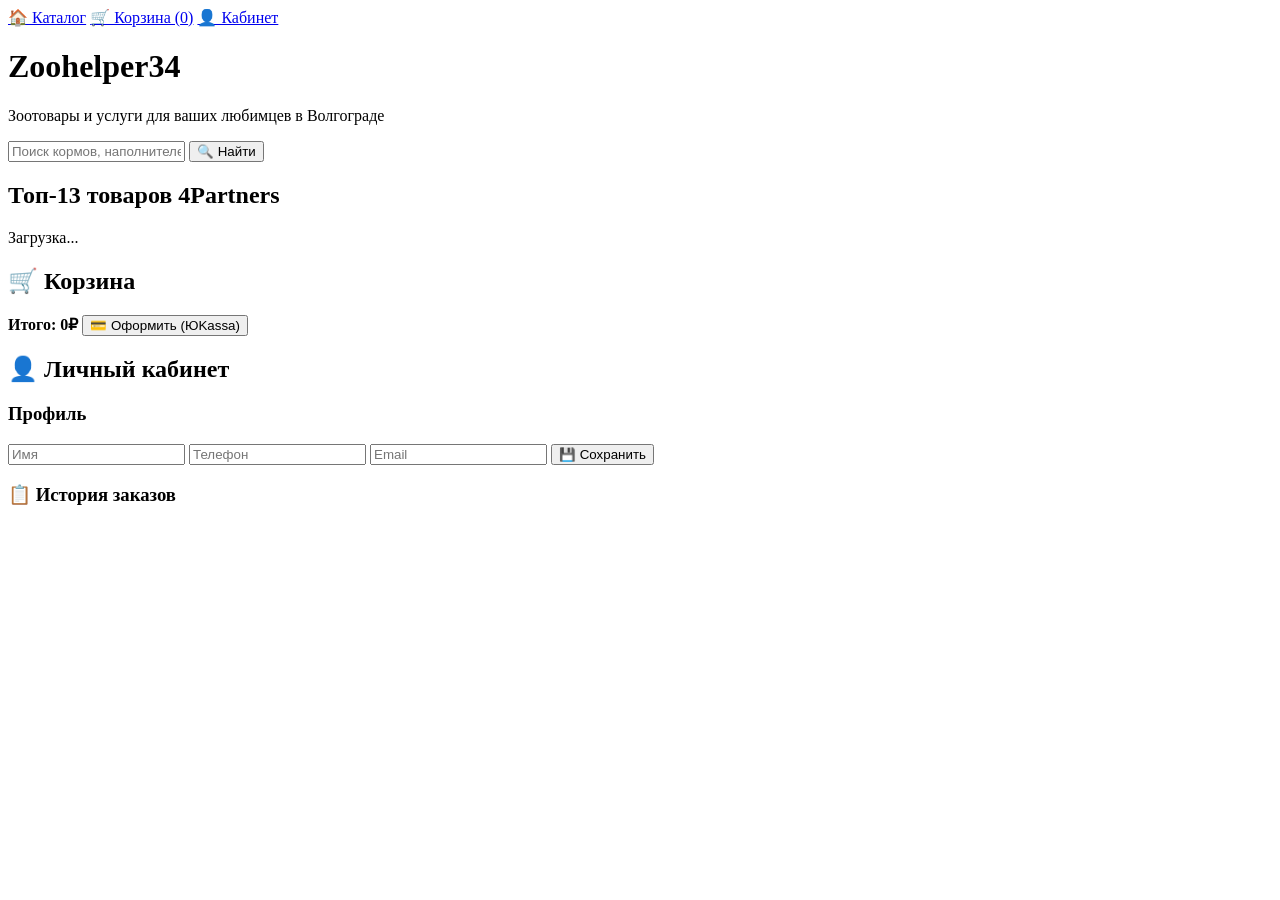
==== commit 464d4c8a: "Update index.html" ====
--- a/index.html
+++ b/index.html
@@ -3,255 +3,66 @@
 <head>
     <meta charset="UTF-8">
     <meta name="viewport" content="width=device-width, initial-scale=1.0">
-    <title>ZooHelper Волгоград — Корма и Наполнители</title>
-    <link href="https://fonts.googleapis.com/css2?family=Inter:wght@400;500;600;700&display=swap" rel="stylesheet">
-    <style>
-        * { margin: 0; padding: 0; box-sizing: border-box; }
-        body { 
-            font-family: 'Inter', sans-serif; 
-            background: linear-gradient(135deg, #87CEEB 0%, #98D8C8 50%, #4CAF50 100%);
-            min-height: 100vh; color: #333;
-        }
-        .header { 
-            background: rgba(255,255,255,0.97); 
-            backdrop-filter: blur(20px); 
-            padding: 1rem 2rem; 
-            position: sticky; top: 0; z-index: 100;
-        }
-        .nav { 
-            max-width: 1200px; margin: 0 auto; 
-            display: flex; justify-content: space-between; align-items: center; 
-        }
-        .logo { font-size: 1.8rem; font-weight: 700; color: #2E7D32; }
-        .nav-links a { 
-            margin-left: 2rem; text-decoration: none; color: #333; 
-            font-weight: 500; transition: color 0.3s; 
-        }
-        .nav-links a:hover { color: #4CAF50; }
-        #cart-btn { 
-            background: linear-gradient(45deg, #FF6B35, #F57C00); 
-            color: white; padding: 12px 20px; border-radius: 30px; 
-            text-decoration: none; font-weight: 600; box-shadow: 0 5px 15px rgba(255,107,53,0.4);
-        }
-        .container { max-width: 1200px; margin: 0 auto; padding: 2rem; }
-        .hero { 
-            text-align: center; color: white; margin: 3rem 0; 
-            text-shadow: 2px 2px 6px rgba(0,0,0,0.5);
-        }
-        .hero h1 { font-size: 3rem; margin-bottom: 1rem; }
-        .hero p { font-size: 1.3rem; opacity: 0.95; }
-        .products { background: rgba(255,255,255,0.95); padding: 3rem; border-radius: 30px; margin: 2rem 0; }
-        .products h2 { text-align: center; color: #2E7D32; font-size: 2.5rem; margin-bottom: 2rem; }
-        .products-grid { 
-            display: grid; grid-template-columns: repeat(auto-fit, minmax(340px, 1fr)); gap: 2rem; 
-        }
-        .product-card { 
-            background: white; border-radius: 25px; padding: 2rem; 
-            box-shadow: 0 25px 50px rgba(0,0,0,0.15); 
-            transition: all 0.4s; overflow: hidden; position: relative;
-        }
-        .product-card::before { 
-            content: ''; position: absolute; top: 0; left: 0; right: 0; height: 5px; 
-            background: linear-gradient(90deg, #4CAF50, #FF6B35); 
-        }
-        .product-card:hover { 
-            transform: translateY(-15px) scale(1.02); 
-            box-shadow: 0 40px 80px rgba(0,0,0,0.25);
-        }
-        .product-card img { 
-            width: 100%; height: 220px; object-fit: cover; border-radius: 20px; margin-bottom: 1.5rem; 
-        }
-        .product-card h3 { color: #1B5E20; margin-bottom: 1rem; font-size: 1.4rem; }
-        .price { 
-            font-size: 2.2rem; font-weight: 800; color: #4CAF50; 
-            text-shadow: 1px 1px 2px rgba(76,175,80,0.3); margin-bottom: 1.5rem;
-        }
-        .buy-btn { 
-            width: 100%; padding: 18px; background: linear-gradient(45deg, #4CAF50, #66BB6A); 
-            color: white; border: none; border-radius: 15px; font-size: 1.2rem; font-weight: 700; 
-            cursor: pointer; transition: all 0.3s; box-shadow: 0 10px 30px rgba(76,175,80,0.4);
-        }
-        .buy-btn:hover { 
-            transform: scale(1.05); background: linear-gradient(45deg, #45a049, #4CAF50); 
-            box-shadow: 0 15px 40px rgba(76,175,80,0.6);
-        }
-        .modal { 
-            display: none; position: fixed; top: 0; left: 0; width: 100%; height: 100%; 
-            background: rgba(0,0,0,0.8); z-index: 2000; backdrop-filter: blur(10px);
-            align-items: center; justify-content: center;
-        }
-        .modal.active { display: flex; }
-        .modal-content {
-background: linear-gradient(135deg, #ffffff 0%, #f8f9ff 100%); 
-            max-width: 550px; width: 90%; max-height: 85vh; border-radius: 30px; 
-            padding: 2.5rem; position: relative; animation: modalSlide 0.4s ease;
-            box-shadow: 0 50px 100px rgba(0,0,0,0.4);
-        }
-        @keyframes modalSlide { from { transform: scale(0.7) translateY(50px); opacity: 0; } to { transform: scale(1) translateY(0); opacity: 1; } }
-        .close { position: absolute; top: 1.5rem; right: 2rem; font-size: 2.5rem; cursor: pointer; color: #999; font-weight: 300; }
-        .total { font-size: 2rem; font-weight: 800; color: #4CAF50; margin: 2rem 0; text-align: center; }
-        .checkout-btn { 
-            width: 100%; padding: 20px; background: linear-gradient(45deg, #2196F3, #21CBF3); 
-            color: white; border: none; border-radius: 15px; font-size: 1.3rem; font-weight: 700; cursor: pointer;
-            box-shadow: 0 15px 40px rgba(33,150,243,0.4);
-        }
-        .toast { 
-            position: fixed; top: 30px; right: -450px; background: linear-gradient(45deg, #4CAF50, #66BB6A); 
-            color: white; padding: 1.5rem 2.5rem; border-radius: 20px; font-weight: 600; font-size: 1.1rem;
-            box-shadow: 0 20px 50px rgba(76,175,80,0.5); z-index: 3000; transition: right 0.4s cubic-bezier(0.68, -0.55, 0.265, 1.55);
-        }
-        .toast.show { right: 30px; }
-        @media (max-width: 768px) { 
-            .hero h1 { font-size: 2.2rem; } 
-            .products-grid { grid-template-columns: 1fr; } 
-            .nav-links { flex-direction: column; gap: 1rem; margin-top: 1rem; }
-        }
-    </style>
+    <title>Zoohelper34 - Зоотовары Волгоград | E-commerce MVP</title>
+    <link rel="stylesheet" href="css/styles.css">
 </head>
 <body>
-    <!-- [ВСЁ ОСТАЛЬНОЕ ОСТАЁТСЯ ТАКИМ ЖЕ — вставь содержимое из предыдущего index.html] -->
-    <header class="header">
-        <nav class="nav">
-            <div class="logo">🐾  ZooHelper Волгоград</div>
-            <div class="nav-links">
-                <a href="#services">Услуги</a>
-                <a href="#kabinet">Кабинет</a>
-                <a href="#" id="cart-btn">🛒  <span id="cart-count">0</span></a>
+    <!-- Navigation -->
+    <nav class="navbar">
+        <a href="#" onclick="showSection('catalog')">🏠 Каталог</a>
+        <a href="#" onclick="showSection('cart')">🛒 Корзина (<span id="cartCount">0</span>)</a>
+        <a href="#" onclick="showSection('cabinet')">👤 Кабинет</a>
+    </nav>
+
+    <!-- Hero Section -->
+    <header class="hero">
+        <div class="hero-content">
+            <h1>Zoohelper34</h1>
+            <p>Зоотовары и услуги для ваших любимцев в Волгограде</p>
+            <div class="search-bar">
+                <input type="text" id="searchInput" placeholder="Поиск кормов, наполнителей...">
+                <button onclick="searchProducts()">🔍 Найти</button>
             </div>
-        </nav>
+        </div>
     </header>
-    
-    <main class="container">
-    <!-- ХИТЫ ПРОДАЖ (компактно, 4 товара) -->
-    <section class="products">
-        <h2>🔥  Топ продаж</h2>
-        <div class="products-grid">
-            <div class="product-card" data-id="1" data-name="Силикатный наполнитель 5л" data-price="850">
-                <img src="https://via.placeholder.com/280x180/87CEEB/FFFFFF?text=Силикатный" alt="Наполнитель">
-                <h3>Силикатный наполнитель 5л</h3>
-                <div class="price">850 ₽</div>
-                <button class="buy-btn">В корзину</button>
-            </div>
-            <div class="product-card" data-id="2" data-name="Brit Premium Cat 3кг" data-price="2490">
-                <img src="https://via.placeholder.com/280x180/4CAF50/FFFFFF?text=Brit+Premium" alt="Brit">
-                <h3>Brit Premium Adult Cat 3кг</h3>
-                <div class="price">2 490 ₽</div>
-                <button class="buy-btn">В корзину</button>
-            </div>
-            <div class="product-card" data-id="3" data-name="Витамины 8in1 паста" data-price="1200">
-                <img src="https://via.placeholder.com/280x180/FF6B35/FFFFFF?text=Витамины+8in1" alt="Витамины">
-                <h3>Витамины 8in1 (шерсть)</h3>
-                <div class="price">1 200 ₽</div>
-                <button class="buy-btn">В корзину</button>
-            </div>
-            <div class="product-card" data-id="4" data-name="Наполнитель кукурузный 7л" data-price="1290">
-                <img src="https://via.placeholder.com/280x180/8BC34A/FFFFFF?text=Кукурузный" alt="Кукурузный">
-                <h3>Кукурузный наполнитель 7л</h3>
-                <div class="price">1 290 ₽</div>
-                <button class="buy-btn">В корзину</button>
-            </div>
+
+    <!-- Catalog Section -->
+    <section class="catalog" id="catalog">
+        <h2>Топ-13 товаров 4Partners</h2>
+        <div class="products-grid" id="productsGrid">
+            <p>Загрузка...</p>
         </div>
     </section>
 
-    <!-- 📂  КАТАЛОГ ПО ГРУППАМ -->
-    <section class="catalog">
-        <h2>🛒  Полный каталог</h2>
-        
-        <!-- Кнопки категорий -->
-        <div class="category-tabs">
-            <button class="tab-btn active" data-category="all">Все</button>
-            <button class="tab-btn" data-category="filler">Наполнители</button>
-            <button class="tab-btn" data-category="food">Корма</button>
-            <button class="tab-btn" data-category="vitamins">Витамины</button>
-            <button class="tab-btn" data-category="toys">Игрушки</button>
-        </div>
-
-        <!-- Товары по категориям (12 товаров) -->
-        <div class="catalog-grid" id="catalog-grid">
-            <!-- Наполнители -->
-            <div class="product-card small" data-category="filler" data-id="f1" data-name="Силикат белый 5л" data-price="850">
-                <img src="https://via.placeholder.com/250x150/87CEEB/FFFFFF?text=Силикат" alt="Силикат">
-                <h4>Силикат белый 5л</h4>
-                <div class="price-small">850 ₽</div>
-                <button class="buy-btn small">Купить</button>
-            </div>
-            <div class="product-card small" data-category="filler" data-id="f2" data-name="Бентонит голубой 6л" data-price="950">
-                <img src="https://via.placeholder.com/250x150/2196F3/FFFFFF?text=Бентонит" alt="Бентонит">
-                <h4>Бентонит голубой 6л</h4>
-                <div class="price-small">950 ₽</div>
-                <button class="buy-btn small">Купить</button>
-            </div>
-            <div class="product-card small" data-category="filler" data-id="f3" data-name="Кукурузный 7л" data-price="1290">
-                <img src="https://via.placeholder.com/250x150/8BC34A/FFFFFF?text=Кукурузный" alt="Кукуруза">
-                <h4>Кукурузный 7л</h4>
-                <div class="price-small">1 290 ₽</div>
-                <button class="buy-btn small">Купить</button>
-            </div>
-
-            <!-- Корма -->
-            <div class="product-card small" data-category="food" data-id="c1" data-name="Brit Premium Cat 3кг" data-price="2490">
-                <img src="https://via.placeholder.com/250x150/4CAF50/FFFFFF?text=Brit+Cat" alt="Brit">
-<h4>Brit Premium Cat 3кг</h4>
-                <div class="price-small">2 490 ₽</div>
-                <button class="buy-btn small">Купить</button>
-            </div>
-            <div class="product-card small" data-category="food" data-id="c2" data-name="Royal Canin Urinary 2кг" data-price="1890">
-                <img src="https://via.placeholder.com/250x150/FF5722/FFFFFF?text=Royal+Canin" alt="Royal Canin">
-                <h4>Royal Urinary 2кг</h4>
-                <div class="price-small">1 890 ₽</div>
-                <button class="buy-btn small">Купить</button>
-            </div>
-            <div class="product-card small" data-category="food" data-id="c3" data-name="ProPlan Sensitive 1.5кг" data-price="1390">
-                <img src="https://via.placeholder.com/250x150/9C27B0/FFFFFF?text=ProPlan" alt="ProPlan">
-                <h4>ProPlan Sensitive 1.5кг</h4>
-                <div class="price-small">1 390 ₽</div>
-                <button class="buy-btn small">Купить</button>
-            </div>
-
-            <!-- Витамины -->
-            <div class="product-card small" data-category="vitamins" data-id="v1" data-name="8in1 паста шерсть" data-price="1200">
-                <img src="https://via.placeholder.com/250x150/FF6B35/FFFFFF?text=8in1+паста" alt="8in1">
-                <h4>8in1 паста (шерсть)</h4>
-                <div class="price-small">1 200 ₽</div>
-                <button class="buy-btn small">Купить</button>
-            </div>
-            <div class="product-card small" data-category="vitamins" data-id="v2" data-name="Кальций+Глюкозамин" data-price="890">
-                <img src="https://via.placeholder.com/250x150/FFC107/FFFFFF?text=Кальций" alt="Кальций">
-                <h4>Кальций+Глюкозамин</h4>
-                <div class="price-small">890 ₽</div>
-                <button class="buy-btn small">Купить</button>
-            </div>
-
-            <!-- Игрушки -->
-            <div class="product-card small" data-category="toys" data-id="t1" data-name="Мышь с катнипом" data-price="350">
-                <img src="https://via.placeholder.com/250x150/E91E63/FFFFFF?text=Мышь" alt="Мышь">
-                <h4>Мышь с катнипом</h4>
-                <div class="price-small">350 ₽</div>
-                <button class="buy-btn small">Купить</button>
-            </div>
-            <div class="product-card small" data-category="toys" data-id="t2" data-name="Лазерная указка" data-price="450">
-                <img src="https://via.placeholder.com/250x150/F44336/FFFFFF?text=Лазер" alt="Лазер">
-                <h4>Лазерная указка</h4>
-                <div class="price-small">450 ₽</div>
-                <button class="buy-btn small">Купить</button>
-            </div>
+    <!-- Cart Section -->
+    <section id="cart" class="page-section cart-section">
+        <h2>🛒 Корзина</h2>
+        <div id="cartItems"></div>
+        <div class="cart-total">
+            <strong>Итого: <span id="totalPrice">0</span>₽</strong>
+            <button onclick="checkout()">💳 Оформить (ЮKassa)</button>
         </div>
     </section>
-</main>
 
-    <!-- Корзина и тост остаются как в прошлом блоке -->
-    <div id="cart-modal" class="modal">
-        <div class="modal-content">
-            <span class="close">&times;</span>
-            <h2>Корзина (<span id="modal-count">0</span>)</h2>
+    <!-- Cabinet Section -->
+    <section id="cabinet" class="page-section cabinet">
+        <h2>👤 Личный кабинет</h2>
+        <div class="profile">
+            <h3>Профиль</h3>
+            <input id="userName" placeholder="Имя">
+            <input id="userPhone" placeholder="Телефон">
+            <input id="userEmail" placeholder="Email">
+            <button onclick="saveProfile()">💾 Сохранить</button>
+        </div>
+        <div class="orders">
+            <h3>📋 История заказов</h3>
+            <div id="ordersList"></div>
+        </div>
+    </section>
 
-<div id="cart-items"></div>
-            <div class="total">Итого: <span id="total-price">0</span> ₽</div>
-            <button id="checkout" class="checkout-btn">Оформить заказ (ЮKassa)</button>
-        </div>
-    </div>
-    <div id="toast" class="toast"></div>
+    <!-- Toast Notification -->
+    <div id="toast"></div>
 
-    <script src="script.js"></script>
+    <script src="js/app.js"></script>
 </body>
 </html>
